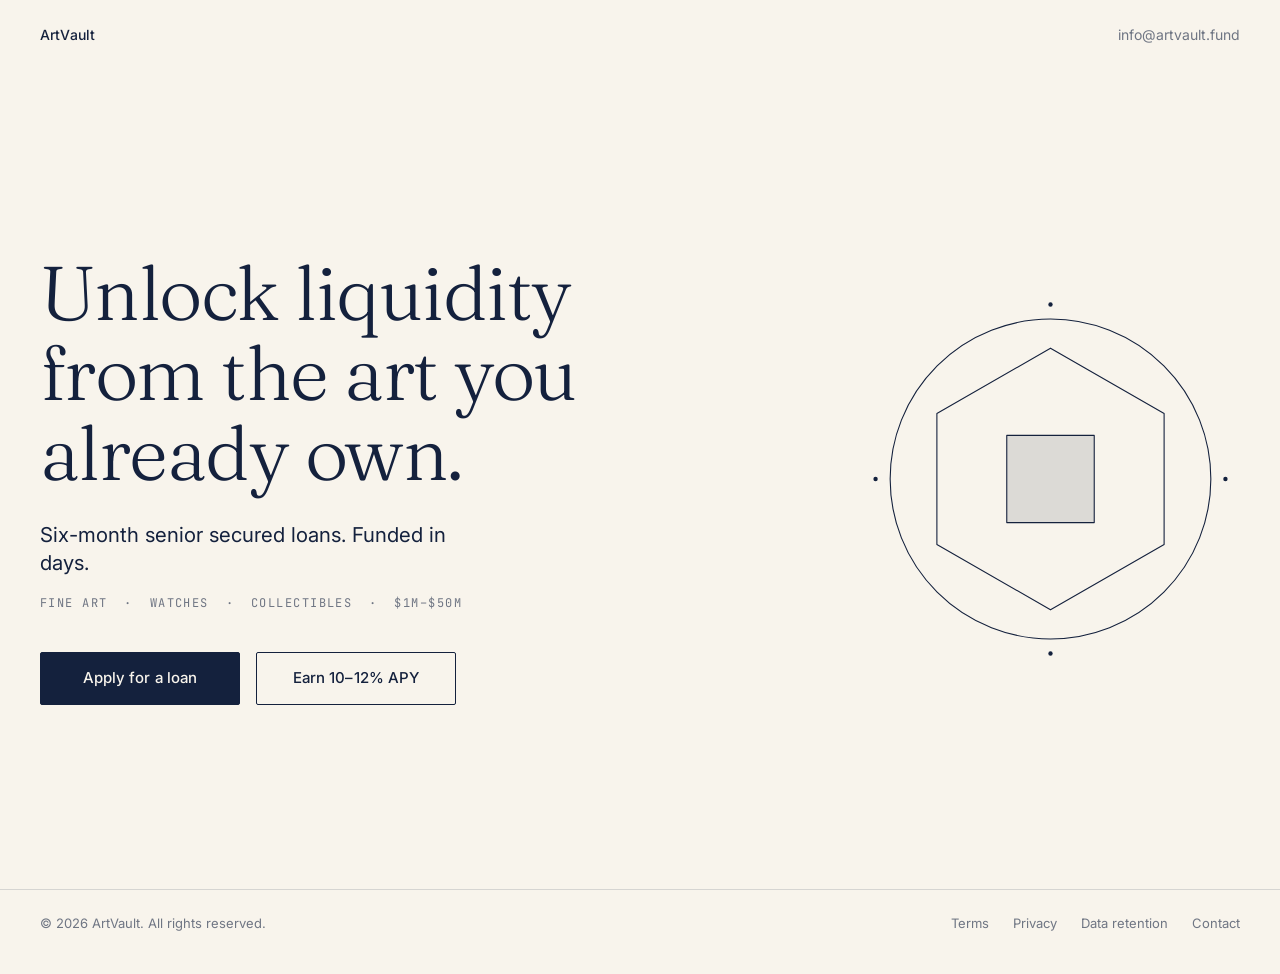
==== index.html @ 0c5d1271 "Initial ArtVault landing site" ====
<!doctype html>
<html lang="en">
<head>
  <meta charset="utf-8" />
  <meta name="viewport" content="width=device-width, initial-scale=1" />
  <title>ArtVault — Unlock liquidity from the art you already own</title>
  <meta name="description" content="ArtVault originates six-month senior secured loans against fine art, watches, and collectibles. Funded in days. $1M–$50M." />
  <meta name="theme-color" content="#14213d" />
  <link rel="icon" type="image/svg+xml" href="/assets/favicon.svg" />
  <meta property="og:title" content="ArtVault — Unlock liquidity from the art you already own" />
  <meta property="og:description" content="Six-month senior secured loans against fine art, watches, and collectibles. Funded in days." />
  <meta property="og:type" content="website" />
  <link rel="preconnect" href="https://fonts.googleapis.com" />
  <link rel="preconnect" href="https://fonts.gstatic.com" crossorigin />
  <link href="https://fonts.googleapis.com/css2?family=Fraunces:opsz,wght@9..144,300&family=Inter:wght@400;500&family=JetBrains+Mono:wght@400&display=swap" rel="stylesheet" />
  <link rel="stylesheet" href="/assets/style.css" />
</head>
<body>
  <header class="site-header">
    <a href="/" class="brand" aria-label="ArtVault home">ArtVault</a>
    <a href="mailto:info@artvault.fund" class="header-link">info@artvault.fund</a>
  </header>

  <main>
    <section class="hero" aria-labelledby="hero-heading">
      <div class="hero-grid">
        <div class="hero-copy">
          <h1 id="hero-heading">Unlock liquidity from the art you already own.</h1>
          <p class="subline">Six-month senior secured loans. Funded in days.</p>
          <p class="caption">Fine art &nbsp;·&nbsp; Watches &nbsp;·&nbsp; Collectibles &nbsp;·&nbsp; $1M–$50M</p>
          <div class="cta-row">
            <a class="btn btn-primary"
               href="mailto:info@artvault.fund?subject=Loan%20Application"
               aria-label="Apply for a loan — opens email to info@artvault.fund">
              Apply for a loan
            </a>
            <a class="btn btn-secondary"
               href="mailto:info@artvault.fund?subject=Capital%20Allocation"
               aria-label="Earn 10 to 12 percent APY — opens email to info@artvault.fund">
              Earn 10–12% APY
            </a>
          </div>
        </div>
        <div class="hero-art" aria-hidden="false">
          <img src="/assets/geometric.svg" alt="ArtVault abstract geometric mark: a circle enclosing a rotated hexagon and a softly filled central square." />
        </div>
      </div>
    </section>
  </main>

  <hr class="divider" />

  <footer class="site-footer">
    <div>© 2026 ArtVault. All rights reserved.</div>
    <nav aria-label="Legal">
      <a href="/terms/">Terms</a>
      <a href="/privacy/">Privacy</a>
      <a href="/data-retention/">Data retention</a>
      <a href="mailto:info@artvault.fund">Contact</a>
    </nav>
  </footer>
</body>
</html>
---- assets/style.css ----
:root {
  --cream: #F8F4EC;
  --navy: #14213d;
  --navy-60: rgba(20, 33, 61, 0.6);
  --navy-40: rgba(20, 33, 61, 0.4);
  --navy-12: rgba(20, 33, 61, 0.12);
  --hairline: rgba(20, 33, 61, 0.15);
  --max: 1280px;
}

* { box-sizing: border-box; margin: 0; padding: 0; }

html, body {
  background: var(--cream);
  color: var(--navy);
  font-family: 'Inter', -apple-system, BlinkMacSystemFont, sans-serif;
  font-weight: 400;
  font-size: 16px;
  line-height: 1.5;
  -webkit-font-smoothing: antialiased;
  -moz-osx-font-smoothing: grayscale;
}

a { color: inherit; text-decoration: none; }
a:hover { opacity: 0.7; }
a:focus-visible, button:focus-visible {
  outline: 2px solid var(--navy);
  outline-offset: 3px;
}

.site-header {
  display: flex;
  justify-content: space-between;
  align-items: center;
  padding: 24px 40px;
  max-width: var(--max);
  margin: 0 auto;
  width: 100%;
}

.brand {
  font-family: 'Inter', sans-serif;
  font-weight: 500;
  font-size: 14px;
  letter-spacing: 0.01em;
  color: var(--navy);
}

.header-link {
  font-family: 'Inter', sans-serif;
  font-size: 14px;
  color: var(--navy-60);
}

.hero {
  min-height: calc(100vh - 80px);
  display: flex;
  align-items: center;
  padding: 40px;
  max-width: var(--max);
  margin: 0 auto;
  width: 100%;
}

.hero-grid {
  display: grid;
  grid-template-columns: 2fr 1fr;
  gap: 64px;
  align-items: center;
  width: 100%;
}

.hero-copy h1 {
  font-family: 'Fraunces', Georgia, serif;
  font-weight: 300;
  font-size: clamp(40px, 6vw, 76px);
  line-height: 1.05;
  letter-spacing: -0.02em;
  font-variation-settings: "opsz" 12;
  color: var(--navy);
  margin-bottom: 28px;
  max-width: 14ch;
}

.hero-copy .subline {
  font-family: 'Inter', sans-serif;
  font-weight: 400;
  font-size: clamp(18px, 1.6vw, 22px);
  line-height: 1.4;
  color: var(--navy);
  margin-bottom: 16px;
  max-width: 32ch;
}

.hero-copy .caption {
  font-family: 'JetBrains Mono', ui-monospace, monospace;
  font-weight: 400;
  font-size: 12px;
  letter-spacing: 0.12em;
  text-transform: uppercase;
  color: var(--navy-60);
  margin-bottom: 40px;
}

.cta-row {
  display: flex;
  gap: 16px;
  flex-wrap: wrap;
}

.btn {
  display: inline-flex;
  align-items: center;
  justify-content: center;
  padding: 14px 28px;
  font-family: 'Inter', sans-serif;
  font-weight: 500;
  font-size: 15px;
  letter-spacing: 0.005em;
  border-radius: 2px;
  border: 1.5px solid var(--navy);
  transition: opacity 0.15s ease, transform 0.15s ease;
  cursor: pointer;
  min-width: 200px;
}

.btn-primary {
  background: var(--navy);
  color: var(--cream);
}

.btn-secondary {
  background: transparent;
  color: var(--navy);
}

.btn:hover { opacity: 0.85; transform: translateY(-1px); }

.hero-art {
  display: flex;
  justify-content: center;
  align-items: center;
}

.hero-art img,
.hero-art svg {
  width: 100%;
  max-width: 520px;
  height: auto;
}

.divider {
  border: none;
  border-top: 1px solid var(--hairline);
  max-width: var(--max);
  margin: 0 auto;
}

.site-footer {
  max-width: var(--max);
  margin: 0 auto;
  padding: 24px 40px 40px;
  display: flex;
  justify-content: space-between;
  flex-wrap: wrap;
  gap: 16px;
  font-size: 13px;
  color: var(--navy-60);
}

.site-footer nav { display: flex; gap: 24px; flex-wrap: wrap; }

.legal-page {
  max-width: 720px;
  margin: 0 auto;
  padding: 24px 40px 80px;
}

.legal-page .draft-note {
  font-family: 'Inter', sans-serif;
  font-style: italic;
  font-size: 14px;
  color: var(--navy-60);
  border-left: 2px solid var(--navy-40);
  padding: 8px 16px;
  margin: 32px 0 40px;
}

.legal-page h1 {
  font-family: 'Fraunces', Georgia, serif;
  font-weight: 300;
  font-size: 44px;
  line-height: 1.1;
  letter-spacing: -0.02em;
  margin-bottom: 16px;
}

.legal-page h2 {
  font-family: 'Fraunces', Georgia, serif;
  font-weight: 300;
  font-size: 24px;
  margin: 40px 0 12px;
  letter-spacing: -0.01em;
}

.legal-page p, .legal-page li {
  font-family: 'Inter', sans-serif;
  font-size: 16px;
  line-height: 1.7;
  margin-bottom: 16px;
  color: var(--navy);
}

.legal-page ul { padding-left: 24px; margin-bottom: 16px; }
.legal-page li { margin-bottom: 8px; }

.legal-page .meta {
  font-family: 'JetBrains Mono', ui-monospace, monospace;
  font-size: 11px;
  letter-spacing: 0.1em;
  text-transform: uppercase;
  color: var(--navy-60);
  margin-bottom: 32px;
}

@media (max-width: 768px) {
  .site-header { padding: 20px 24px; }
  .hero { padding: 24px; min-height: auto; }
  .hero-grid {
    grid-template-columns: 1fr;
    gap: 40px;
  }
  .hero-art { order: 2; }
  .hero-art svg { max-width: 312px; }
  .cta-row { flex-direction: column; align-items: stretch; }
  .btn { width: 100%; }
  .site-footer { padding: 24px; flex-direction: column; }
  .legal-page { padding: 16px 24px 60px; }
  .legal-page h1 { font-size: 34px; }
}
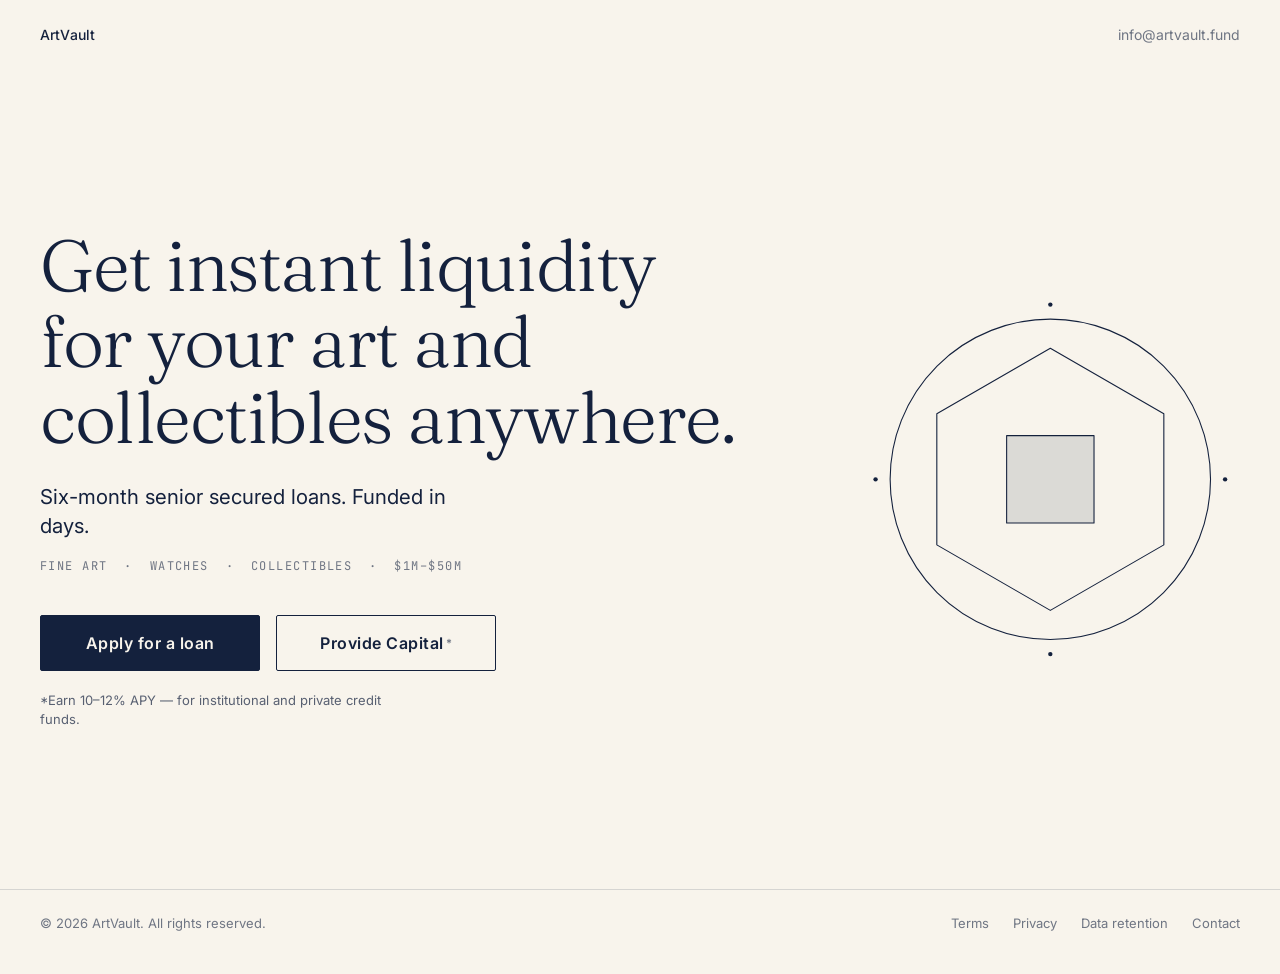
==== commit 9c191e02: "Tagline + CTAs + POP styling + hero animation + mobile polish + drop draft/tentative language" ====
--- a/index.html
+++ b/index.html
@@ -3,12 +3,12 @@
 <head>
   <meta charset="utf-8" />
   <meta name="viewport" content="width=device-width, initial-scale=1" />
-  <title>ArtVault — Unlock liquidity from the art you already own</title>
-  <meta name="description" content="ArtVault originates six-month senior secured loans against fine art, watches, and collectibles. Funded in days. $1M–$50M." />
+  <title>ArtVault — Get instant liquidity for your art and collectibles anywhere.</title>
+  <meta name="description" content="Six-month senior secured loans against fine art, watches, and collectibles. Funded in days. $1M–$50M." />
   <meta name="theme-color" content="#14213d" />
   <link rel="icon" type="image/svg+xml" href="/assets/favicon.svg" />
-  <meta property="og:title" content="ArtVault — Unlock liquidity from the art you already own" />
-  <meta property="og:description" content="Six-month senior secured loans against fine art, watches, and collectibles. Funded in days." />
+  <meta property="og:title" content="ArtVault — Get instant liquidity for your art and collectibles anywhere." />
+  <meta property="og:description" content="Six-month senior secured loans against fine art, watches, and collectibles. Funded in days. $1M–$50M." />
   <meta property="og:type" content="website" />
   <link rel="preconnect" href="https://fonts.googleapis.com" />
   <link rel="preconnect" href="https://fonts.gstatic.com" crossorigin />
@@ -25,24 +25,38 @@
     <section class="hero" aria-labelledby="hero-heading">
       <div class="hero-grid">
         <div class="hero-copy">
-          <h1 id="hero-heading">Unlock liquidity from the art you already own.</h1>
+          <h1 id="hero-heading">Get instant liquidity for your art and collectibles anywhere.</h1>
           <p class="subline">Six-month senior secured loans. Funded in days.</p>
           <p class="caption">Fine art &nbsp;·&nbsp; Watches &nbsp;·&nbsp; Collectibles &nbsp;·&nbsp; $1M–$50M</p>
           <div class="cta-row">
             <a class="btn btn-primary"
-               href="mailto:info@artvault.fund?subject=Loan%20Application"
-               aria-label="Apply for a loan — opens email to info@artvault.fund">
+               href="/apply"
+               aria-label="Apply for a loan">
               Apply for a loan
             </a>
             <a class="btn btn-secondary"
-               href="mailto:info@artvault.fund?subject=Capital%20Allocation"
-               aria-label="Earn 10 to 12 percent APY — opens email to info@artvault.fund">
-              Earn 10–12% APY
+               href="/lp"
+               aria-label="Provide capital — for institutional and private credit funds">
+              Provide Capital<sup class="cta-asterisk" aria-hidden="true">*</sup>
             </a>
           </div>
+          <p class="cta-footnote">*Earn 10–12% APY — for institutional and private credit funds.</p>
         </div>
         <div class="hero-art" aria-hidden="false">
-          <img src="/assets/geometric.svg" alt="ArtVault abstract geometric mark: a circle enclosing a rotated hexagon and a softly filled central square." />
+          <svg class="hero-art-svg" xmlns="http://www.w3.org/2000/svg" viewBox="0 0 520 520" role="img" aria-label="ArtVault abstract geometric mark: a circle enclosing a rotated hexagon and a softly filled central square.">
+            <g fill="none" stroke="#14213d" stroke-width="1.5" stroke-linecap="round" stroke-linejoin="round">
+              <circle cx="260" cy="260" r="220" />
+              <polygon class="spin" points="415.88,350 260,440 104.12,350 104.12,170 260,80 415.88,170" />
+              <rect x="200" y="200" width="120" height="120" />
+            </g>
+            <rect x="200" y="200" width="120" height="120" fill="#14213d" fill-opacity="0.12" />
+            <g fill="#14213d">
+              <circle cx="260" cy="20" r="3" />
+              <circle cx="500" cy="260" r="3" />
+              <circle cx="260" cy="500" r="3" />
+              <circle cx="20" cy="260" r="3" />
+            </g>
+          </svg>
         </div>
       </div>
     </section>
--- a/assets/style.css
+++ b/assets/style.css
@@ -25,7 +25,7 @@
 a:hover { opacity: 0.7; }
 a:focus-visible, button:focus-visible {
   outline: 2px solid var(--navy);
-  outline-offset: 3px;
+  outline-offset: 2px;
 }
 
 .site-header {
@@ -73,13 +73,13 @@
 .hero-copy h1 {
   font-family: 'Fraunces', Georgia, serif;
   font-weight: 300;
-  font-size: clamp(40px, 6vw, 76px);
+  font-size: clamp(2.25rem, 7vw, 4.5rem);
   line-height: 1.05;
   letter-spacing: -0.02em;
   font-variation-settings: "opsz" 12;
   color: var(--navy);
   margin-bottom: 28px;
-  max-width: 14ch;
+  max-width: 16ch;
 }
 
 .hero-copy .subline {
@@ -106,22 +106,25 @@
   display: flex;
   gap: 16px;
   flex-wrap: wrap;
+  margin-top: 8px;
 }
 
 .btn {
   display: inline-flex;
   align-items: center;
   justify-content: center;
-  padding: 14px 28px;
-  font-family: 'Inter', sans-serif;
-  font-weight: 500;
-  font-size: 15px;
-  letter-spacing: 0.005em;
+  height: 56px;
+  padding: 0 32px;
+  font-family: 'Inter', sans-serif;
+  font-weight: 600;
+  font-size: 16px;
+  letter-spacing: 0.5px;
   border-radius: 2px;
   border: 1.5px solid var(--navy);
-  transition: opacity 0.15s ease, transform 0.15s ease;
+  transition: background-color 200ms ease, color 200ms ease, transform 200ms ease, box-shadow 200ms ease;
   cursor: pointer;
-  min-width: 200px;
+  min-width: 220px;
+  will-change: transform;
 }
 
 .btn-primary {
@@ -129,12 +132,61 @@
   color: var(--cream);
 }
 
+.btn-primary:hover {
+  background: #0e1830;
+  transform: translateY(-2px);
+  box-shadow: 0 8px 24px rgba(20, 33, 61, 0.18);
+  opacity: 1;
+}
+
 .btn-secondary {
   background: transparent;
   color: var(--navy);
 }
 
-.btn:hover { opacity: 0.85; transform: translateY(-1px); }
+.btn-secondary:hover {
+  background: var(--navy);
+  color: var(--cream);
+  transform: translateY(-2px);
+  box-shadow: 0 8px 24px rgba(20, 33, 61, 0.18);
+  opacity: 1;
+}
+
+.btn:focus-visible {
+  outline: 2px solid var(--navy);
+  outline-offset: 2px;
+}
+
+.cta-asterisk {
+  font-size: 0.7em;
+  vertical-align: super;
+  line-height: 0;
+  margin-left: 2px;
+  color: rgba(248, 244, 236, 0.6);
+}
+
+.btn-secondary .cta-asterisk {
+  color: rgba(20, 33, 61, 0.6);
+}
+
+.btn-secondary:hover .cta-asterisk {
+  color: rgba(248, 244, 236, 0.6);
+}
+
+.cta-footnote {
+  margin-top: 20px;
+  font-family: 'Inter', sans-serif;
+  font-size: 13px;
+  line-height: 1.5;
+  color: rgba(20, 33, 61, 0.7);
+  max-width: 48ch;
+}
+
+.cta-footnote strong {
+  font-weight: 600;
+  font-size: 14px;
+  color: var(--navy);
+}
 
 .hero-art {
   display: flex;
@@ -143,10 +195,61 @@
 }
 
 .hero-art img,
-.hero-art svg {
+.hero-art svg,
+.hero-art-svg {
   width: 100%;
   max-width: 520px;
   height: auto;
+  display: block;
+}
+
+@media (prefers-reduced-motion: no-preference) {
+  .hero-art img,
+  .hero-art-svg { animation: hero-art-fade-in 600ms ease both; }
+
+  .hero-art-svg circle[r="220"] {
+    transform-box: fill-box;
+    transform-origin: center;
+    animation: hero-rotate 90s linear infinite;
+  }
+  .hero-art-svg rect[fill-opacity="0.12"] {
+    transform-box: fill-box;
+    transform-origin: center;
+    animation: hero-pulse 3s ease-in-out infinite alternate;
+  }
+  .hero-art-svg circle[r="3"] {
+    transform-box: fill-box;
+    transform-origin: center;
+  }
+  .hero-art-svg circle[r="3"][cy="20"]   { animation: hero-dot-y 9s ease-in-out infinite alternate; }
+  .hero-art-svg circle[r="3"][cx="500"]  { animation: hero-dot-x 11s ease-in-out infinite alternate; }
+  .hero-art-svg circle[r="3"][cy="500"]  { animation: hero-dot-y 13s ease-in-out infinite alternate-reverse; }
+  .hero-art-svg circle[r="3"][cx="20"]   { animation: hero-dot-x 8s ease-in-out infinite alternate-reverse; }
+}
+
+@keyframes hero-art-fade-in {
+  from { opacity: 0; transform: translateY(4px); }
+  to   { opacity: 1; transform: translateY(0); }
+}
+
+@keyframes hero-rotate {
+  from { transform: rotate(0deg); }
+  to   { transform: rotate(360deg); }
+}
+
+@keyframes hero-pulse {
+  from { transform: scale(0.97); }
+  to   { transform: scale(1.03); }
+}
+
+@keyframes hero-dot-y {
+  from { transform: translateY(-4px); }
+  to   { transform: translateY(4px); }
+}
+
+@keyframes hero-dot-x {
+  from { transform: translateX(-4px); }
+  to   { transform: translateX(4px); }
 }
 
 .divider {
@@ -176,16 +279,6 @@
   padding: 24px 40px 80px;
 }
 
-.legal-page .draft-note {
-  font-family: 'Inter', sans-serif;
-  font-style: italic;
-  font-size: 14px;
-  color: var(--navy-60);
-  border-left: 2px solid var(--navy-40);
-  padding: 8px 16px;
-  margin: 32px 0 40px;
-}
-
 .legal-page h1 {
   font-family: 'Fraunces', Georgia, serif;
   font-weight: 300;
@@ -223,6 +316,217 @@
   margin-bottom: 32px;
 }
 
+.legal-page h3 {
+  font-family: 'Inter', sans-serif;
+  font-weight: 500;
+  font-size: 16px;
+  letter-spacing: 0.01em;
+  margin: 24px 0 8px;
+  color: var(--navy);
+}
+
+.form-page {
+  max-width: 720px;
+  margin: 0 auto;
+  padding: 24px 40px 80px;
+}
+
+.form-page h1 {
+  font-family: 'Fraunces', Georgia, serif;
+  font-weight: 300;
+  font-size: clamp(36px, 5vw, 56px);
+  line-height: 1.05;
+  letter-spacing: -0.02em;
+  margin-bottom: 16px;
+}
+
+.form-page .lede {
+  font-family: 'Inter', sans-serif;
+  font-size: 17px;
+  line-height: 1.55;
+  color: var(--navy);
+  max-width: 56ch;
+  margin-bottom: 48px;
+}
+
+.form-page .meta {
+  font-family: 'JetBrains Mono', ui-monospace, monospace;
+  font-size: 11px;
+  letter-spacing: 0.1em;
+  text-transform: uppercase;
+  color: var(--navy-60);
+  margin-bottom: 24px;
+}
+
+.form-page fieldset {
+  border: none;
+  margin: 0 0 48px;
+  padding: 0;
+}
+
+.form-page legend {
+  font-family: 'JetBrains Mono', ui-monospace, monospace;
+  font-size: 11px;
+  letter-spacing: 0.12em;
+  text-transform: uppercase;
+  color: var(--navy-60);
+  margin-bottom: 24px;
+  padding-bottom: 8px;
+  border-bottom: 1px solid var(--hairline);
+  width: 100%;
+}
+
+.field {
+  margin-bottom: 28px;
+}
+
+.field label,
+.field .group-label {
+  display: block;
+  font-family: 'JetBrains Mono', ui-monospace, monospace;
+  font-size: 11px;
+  letter-spacing: 0.08em;
+  text-transform: uppercase;
+  color: var(--navy-60);
+  margin-bottom: 8px;
+}
+
+.field .req {
+  color: var(--navy);
+  font-weight: 400;
+}
+
+.field input[type="text"],
+.field input[type="email"],
+.field input[type="tel"],
+.field input[type="number"],
+.field select,
+.field textarea {
+  display: block;
+  width: 100%;
+  border: none;
+  border-bottom: 1px solid var(--navy);
+  background: transparent;
+  padding: 8px 0;
+  font-family: 'Inter', sans-serif;
+  font-size: 16px;
+  color: var(--navy);
+  border-radius: 0;
+  -webkit-appearance: none;
+  appearance: none;
+}
+
+.field select {
+  background-image: linear-gradient(45deg, transparent 50%, var(--navy) 50%),
+                    linear-gradient(135deg, var(--navy) 50%, transparent 50%);
+  background-position: calc(100% - 14px) center, calc(100% - 8px) center;
+  background-size: 6px 6px;
+  background-repeat: no-repeat;
+  padding-right: 28px;
+}
+
+.field textarea {
+  min-height: 96px;
+  resize: vertical;
+  line-height: 1.5;
+}
+
+.field input::placeholder,
+.field textarea::placeholder {
+  color: var(--navy-40);
+}
+
+.field input:focus,
+.field select:focus,
+.field textarea:focus {
+  outline: none;
+  border-bottom-width: 2px;
+  padding-bottom: 7px;
+}
+
+.field .prefix-wrap {
+  position: relative;
+}
+
+.field .prefix-wrap .prefix {
+  position: absolute;
+  left: 0;
+  top: 8px;
+  font-family: 'Inter', sans-serif;
+  font-size: 16px;
+  color: var(--navy-60);
+  pointer-events: none;
+}
+
+.field .prefix-wrap input {
+  padding-left: 18px;
+}
+
+.options {
+  display: flex;
+  flex-wrap: wrap;
+  gap: 12px 24px;
+  margin-top: 4px;
+}
+
+.options label {
+  display: inline-flex;
+  align-items: center;
+  font-family: 'Inter', sans-serif;
+  font-size: 15px;
+  color: var(--navy);
+  cursor: pointer;
+  text-transform: none;
+  letter-spacing: 0;
+  margin: 0;
+}
+
+.options input {
+  margin-right: 8px;
+  accent-color: var(--navy);
+  width: 16px;
+  height: 16px;
+}
+
+.form-submit {
+  margin-top: 16px;
+}
+
+.form-submit button {
+  background: var(--navy);
+  color: var(--cream);
+  border: 1.5px solid var(--navy);
+  padding: 16px 32px;
+  font-family: 'Inter', sans-serif;
+  font-weight: 500;
+  font-size: 15px;
+  letter-spacing: 0.005em;
+  border-radius: 2px;
+  cursor: pointer;
+  min-width: 220px;
+  transition: opacity 0.15s ease, transform 0.15s ease;
+}
+
+.form-submit button:hover { opacity: 0.85; transform: translateY(-1px); }
+
+.form-status {
+  margin-top: 16px;
+  font-family: 'Inter', sans-serif;
+  font-size: 14px;
+  color: var(--navy-60);
+  min-height: 22px;
+}
+
+.form-footer {
+  margin-top: 56px;
+  padding-top: 24px;
+  border-top: 1px solid var(--hairline);
+  font-family: 'Inter', sans-serif;
+  font-size: 13px;
+  line-height: 1.6;
+  color: var(--navy-60);
+}
+
 @media (max-width: 768px) {
   .site-header { padding: 20px 24px; }
   .hero { padding: 24px; min-height: auto; }
@@ -230,11 +534,38 @@
     grid-template-columns: 1fr;
     gap: 40px;
   }
+  .hero-copy { order: 1; }
   .hero-art { order: 2; }
-  .hero-art svg { max-width: 312px; }
-  .cta-row { flex-direction: column; align-items: stretch; }
-  .btn { width: 100%; }
+  .hero-art img,
+  .hero-art svg,
+  .hero-art-svg { max-width: 60%; margin: 0 auto; }
   .site-footer { padding: 24px; flex-direction: column; }
   .legal-page { padding: 16px 24px 60px; }
   .legal-page h1 { font-size: 34px; }
-}
+  .form-page { padding: 16px 24px 60px; }
+  .form-submit button { width: 100%; min-height: 52px; }
+  .options { flex-direction: column; gap: 12px; }
+  .options label { min-height: 44px; }
+}
+
+@media (max-width: 640px) {
+  .cta-row {
+    flex-direction: column;
+    align-items: stretch;
+    gap: 12px;
+  }
+  .btn {
+    width: 100%;
+    height: 52px;
+    min-width: 0;
+  }
+  .cta-footnote { font-size: 13px; }
+  .header-link { font-size: 13px; }
+}
+
+@media (hover: none) {
+  .btn:hover { transform: none; box-shadow: none; }
+  .btn-primary:hover { background: var(--navy); }
+  .btn-secondary:hover { background: transparent; color: var(--navy); }
+  .btn-secondary:hover .cta-asterisk { color: rgba(20, 33, 61, 0.6); }
+}
